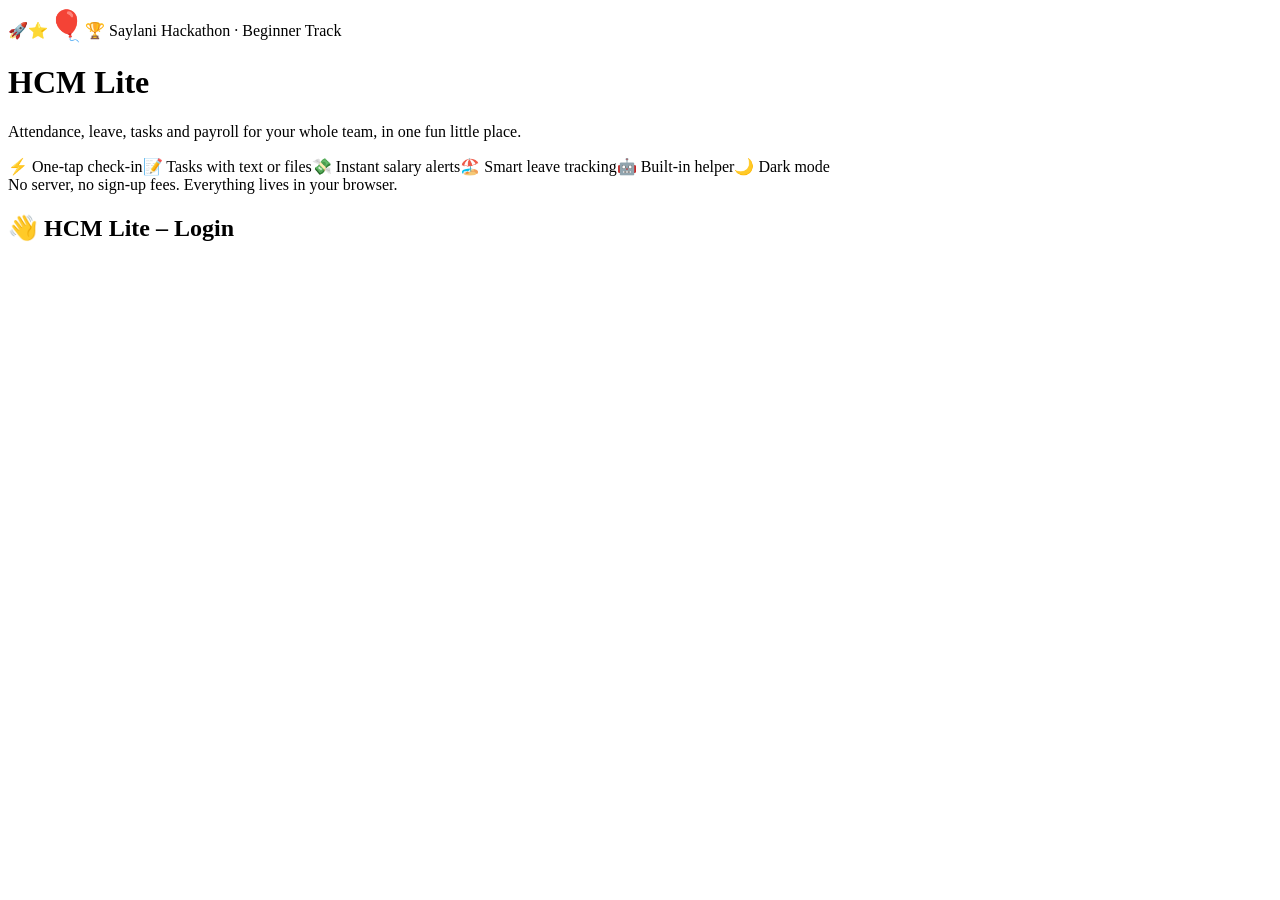
==== index.html @ 06b5e777 "Add files via upload" ====
<!doctype html><html lang=en><head><meta charset=utf-8><script>try{document.documentElement.dataset.mode=localStorage.hcm_mode||''}catch(e){}</script><meta name=viewport content="width=device-width,initial-scale=1"><title>HCM Lite</title><link rel=preconnect href=https://fonts.googleapis.com><link rel=stylesheet href="https://fonts.googleapis.com/css2?family=Plus+Jakarta+Sans:wght@400;500;600;700;800&family=JetBrains+Mono:wght@400;500&family=Fredoka:wght@500;600;700&display=swap"><link rel="icon" href="data:,">
<link rel=stylesheet href="css/variables.css"><link rel=stylesheet href="css/global.css"></head><body><div class=auth><div class=hero><span class=fl style="top:9%;right:12%">🚀</span><span class=fl style="bottom:12%;right:8%;animation-delay:-2s">⭐</span><span class=fl style="top:30%;right:4%;animation-delay:-4s;font-size:30px">🎈</span><span class=badge>🏆 Saylani Hackathon · Beginner Track</span><h1>HCM Lite</h1><p>Attendance, leave, tasks and payroll for your whole team, in one fun little place.</p><div class=feats><span>⚡ One-tap check-in</span><span>📝 Tasks with text or files</span><span>💸 Instant salary alerts</span><span>🏖️ Smart leave tracking</span><span>🤖 Built-in helper</span><span>🌙 Dark mode</span></div><div class=foot>No server, no sign-up fees. Everything lives in your browser.</div></div>
<div class=card><h2 id=t>👋 HCM Lite – Login</h2><p id=msg></p>
<div id=l hidden><select id=co onchange=pickCo() style=width:100%></select><input id=le placeholder=Email style=width:100%><input id=lp type=password placeholder=Password style=width:100% onkeydown="if(event.key=='Enter')doLogin()"><button onclick=doLogin()>Let's go 🚀</button><p><a href=# onclick="showReg();return false">+ Register a new company</a></p></div>
<div id=s hidden><h3>Step 1 of 2 · Register your company</h3><input id=cn placeholder="Company name" style=width:100%><input id=an placeholder="Admin name" style=width:100%><input id=ae type=email placeholder="Admin email" style=width:100%><input id=ap type=password placeholder="Create password (min 6)" style=width:100%><input id=ap2 type=password placeholder="Confirm password" style=width:100%><button onclick=next()>Next: choose theme</button> <a href=# onclick="back();return false">Already registered? Login</a></div>
<div id=th hidden><h3>Step 2 of 2 · Choose your theme</h3><p><b>Colours</b></p><div id=pal></div><p><b>Heading font</b> (used for all headings)</p><div id=fnt></div><br><button onclick=finish()>Finish setup</button></div>
</div></div><script src="js/storage.js"></script><script src="js/theme.js"></script><script src="js/app.js"></script><script src="js/auth.js"></script><script>
const cos=COS();if(cos.length&&!cos.some(c=>c.id==localStorage.hcm_cur))localStorage.hcm_cur=cos[0].id;
if(me())go(me().role);let P;
function fillCo(){$('#co').innerHTML=COS().map(c=>`<option value=${c.id} ${c.id==localStorage.hcm_cur?'selected':''}>${esc(c.name)}</option>`).join('')}
function pickCo(){localStorage.hcm_cur=$('#co').value;const c=DB.get().company;applyTheme(c.theme);$('#t').textContent='👋 '+c.name+' – Login'}
function showReg(){$('#l').hidden=true;$('#s').hidden=false;$('#t').textContent=COS().length?'Register a new company':'Welcome to HCM Lite'}
function back(){if(!COS().length)return alert('No company registered yet. Please register first.');$('#s').hidden=true;$('#l').hidden=false;pickCo()}
if(cos.length){fillCo();$('#l').hidden=false;pickCo()}else showReg();
$('#pal').innerHTML=Object.keys(PALETTES).map((k,i)=>`<label style="display:inline-block;margin:4px 10px 4px 0"><input type=radio name=c value="${k}" ${i?'':'checked'} onchange=prev()> <span style="display:inline-block;width:16px;height:16px;border-radius:4px;vertical-align:middle;background:${PALETTES[k][1]};border:3px solid ${PALETTES[k][2]};box-sizing:border-box"></span> ${k}</label>`).join('');
$('#fnt').innerHTML=FONTS.map((k,i)=>`<label style="display:block;font-family:'${k}';font-size:18px"><input type=radio name=f value="${k}" ${i?'':'checked'} onchange=prev()> ${k} – Employee Management</label>`).join('');
const fl=document.createElement('link');fl.rel='stylesheet';fl.href='https://fonts.googleapis.com/css2?'+FONTS.map(f=>'family='+f.replace(/ /g,'+')).join('&')+'&display=swap';document.head.appendChild(fl);
const pick=()=>({c:document.querySelector('[name=c]:checked').value,f:document.querySelector('[name=f]:checked').value});
function prev(){applyTheme(pick())}
function next(){const f=v=>$('#'+v).value.trim();if(!f('cn')||!f('an')||!/^\S+@\S+\.\S+$/.test(f('ae')))return alert('Enter company, name and a valid email');
if($('#ap').value.length<6)return alert('Password must be at least 6 characters');if($('#ap').value!=$('#ap2').value)return alert('Passwords do not match');
P={cn:f('cn'),an:f('an'),ae:f('ae').toLowerCase(),ap:$('#ap').value};$('#s').hidden=true;$('#th').hidden=false;$('#t').textContent='Choose a theme';prev()}
function finish(){const id='c'+Date.now();localStorage.hcm_cur=id;const d=DB.get();d.company={name:P.cn,start:'09:00',grace:15,half:240,quota:12,theme:pick()};d.users.push({id:Date.now()+'',role:'admin',name:P.an,email:P.ae,pass:P.ap});DB.set(d);localStorage.hcm_cos=JSON.stringify(COS().concat({id,name:P.cn}));fillCo();
$('#th').hidden=true;$('#l').hidden=false;$('#t').textContent=P.cn+' – Login';$('#msg').textContent='Registration complete. Please log in with the email and password you just created.';$('#le').value=P.ae;$('#lp').focus()}
function doLogin(){if(login($('#le').value,$('#lp').value))go(me().role);else alert('Wrong email or password')}
</script></body></html>
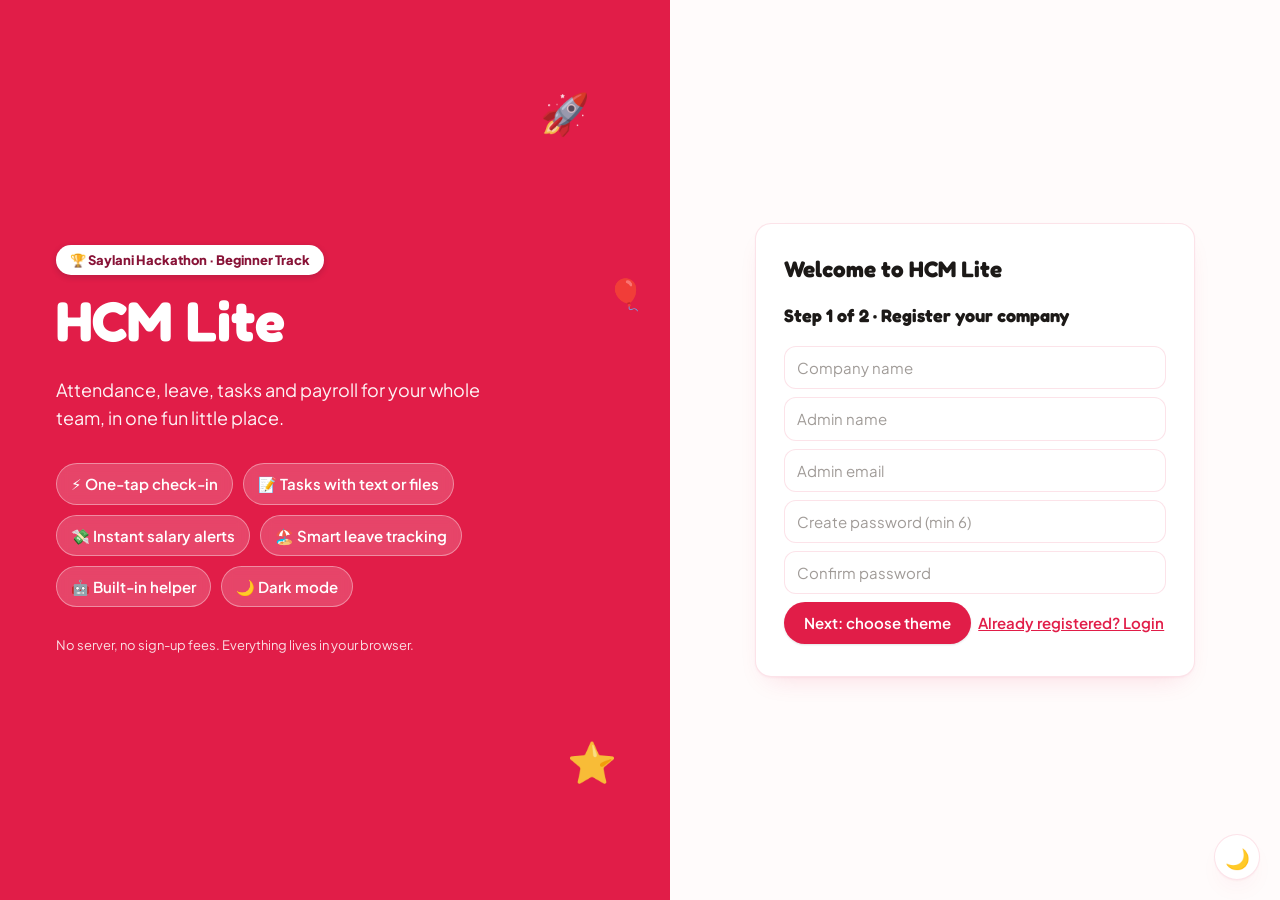
==== commit e61af6d0: "Add files via upload" ====
--- a/index.html
+++ b/index.html
@@ -1,26 +1,326 @@
-<!doctype html><html lang=en><head><meta charset=utf-8><script>try{document.documentElement.dataset.mode=localStorage.hcm_mode||''}catch(e){}</script><meta name=viewport content="width=device-width,initial-scale=1"><title>HCM Lite</title><link rel=preconnect href=https://fonts.googleapis.com><link rel=stylesheet href="https://fonts.googleapis.com/css2?family=Plus+Jakarta+Sans:wght@400;500;600;700;800&family=JetBrains+Mono:wght@400;500&family=Fredoka:wght@500;600;700&display=swap"><link rel="icon" href="data:,">
-<link rel=stylesheet href="css/variables.css"><link rel=stylesheet href="css/global.css"></head><body><div class=auth><div class=hero><span class=fl style="top:9%;right:12%">🚀</span><span class=fl style="bottom:12%;right:8%;animation-delay:-2s">⭐</span><span class=fl style="top:30%;right:4%;animation-delay:-4s;font-size:30px">🎈</span><span class=badge>🏆 Saylani Hackathon · Beginner Track</span><h1>HCM Lite</h1><p>Attendance, leave, tasks and payroll for your whole team, in one fun little place.</p><div class=feats><span>⚡ One-tap check-in</span><span>📝 Tasks with text or files</span><span>💸 Instant salary alerts</span><span>🏖️ Smart leave tracking</span><span>🤖 Built-in helper</span><span>🌙 Dark mode</span></div><div class=foot>No server, no sign-up fees. Everything lives in your browser.</div></div>
-<div class=card><h2 id=t>👋 HCM Lite – Login</h2><p id=msg></p>
-<div id=l hidden><select id=co onchange=pickCo() style=width:100%></select><input id=le placeholder=Email style=width:100%><input id=lp type=password placeholder=Password style=width:100% onkeydown="if(event.key=='Enter')doLogin()"><button onclick=doLogin()>Let's go 🚀</button><p><a href=# onclick="showReg();return false">+ Register a new company</a></p></div>
-<div id=s hidden><h3>Step 1 of 2 · Register your company</h3><input id=cn placeholder="Company name" style=width:100%><input id=an placeholder="Admin name" style=width:100%><input id=ae type=email placeholder="Admin email" style=width:100%><input id=ap type=password placeholder="Create password (min 6)" style=width:100%><input id=ap2 type=password placeholder="Confirm password" style=width:100%><button onclick=next()>Next: choose theme</button> <a href=# onclick="back();return false">Already registered? Login</a></div>
-<div id=th hidden><h3>Step 2 of 2 · Choose your theme</h3><p><b>Colours</b></p><div id=pal></div><p><b>Heading font</b> (used for all headings)</p><div id=fnt></div><br><button onclick=finish()>Finish setup</button></div>
-</div></div><script src="js/storage.js"></script><script src="js/theme.js"></script><script src="js/app.js"></script><script src="js/auth.js"></script><script>
-const cos=COS();if(cos.length&&!cos.some(c=>c.id==localStorage.hcm_cur))localStorage.hcm_cur=cos[0].id;
-if(me())go(me().role);let P;
-function fillCo(){$('#co').innerHTML=COS().map(c=>`<option value=${c.id} ${c.id==localStorage.hcm_cur?'selected':''}>${esc(c.name)}</option>`).join('')}
-function pickCo(){localStorage.hcm_cur=$('#co').value;const c=DB.get().company;applyTheme(c.theme);$('#t').textContent='👋 '+c.name+' – Login'}
-function showReg(){$('#l').hidden=true;$('#s').hidden=false;$('#t').textContent=COS().length?'Register a new company':'Welcome to HCM Lite'}
-function back(){if(!COS().length)return alert('No company registered yet. Please register first.');$('#s').hidden=true;$('#l').hidden=false;pickCo()}
-if(cos.length){fillCo();$('#l').hidden=false;pickCo()}else showReg();
-$('#pal').innerHTML=Object.keys(PALETTES).map((k,i)=>`<label style="display:inline-block;margin:4px 10px 4px 0"><input type=radio name=c value="${k}" ${i?'':'checked'} onchange=prev()> <span style="display:inline-block;width:16px;height:16px;border-radius:4px;vertical-align:middle;background:${PALETTES[k][1]};border:3px solid ${PALETTES[k][2]};box-sizing:border-box"></span> ${k}</label>`).join('');
-$('#fnt').innerHTML=FONTS.map((k,i)=>`<label style="display:block;font-family:'${k}';font-size:18px"><input type=radio name=f value="${k}" ${i?'':'checked'} onchange=prev()> ${k} – Employee Management</label>`).join('');
-const fl=document.createElement('link');fl.rel='stylesheet';fl.href='https://fonts.googleapis.com/css2?'+FONTS.map(f=>'family='+f.replace(/ /g,'+')).join('&')+'&display=swap';document.head.appendChild(fl);
-const pick=()=>({c:document.querySelector('[name=c]:checked').value,f:document.querySelector('[name=f]:checked').value});
-function prev(){applyTheme(pick())}
-function next(){const f=v=>$('#'+v).value.trim();if(!f('cn')||!f('an')||!/^\S+@\S+\.\S+$/.test(f('ae')))return alert('Enter company, name and a valid email');
-if($('#ap').value.length<6)return alert('Password must be at least 6 characters');if($('#ap').value!=$('#ap2').value)return alert('Passwords do not match');
-P={cn:f('cn'),an:f('an'),ae:f('ae').toLowerCase(),ap:$('#ap').value};$('#s').hidden=true;$('#th').hidden=false;$('#t').textContent='Choose a theme';prev()}
-function finish(){const id='c'+Date.now();localStorage.hcm_cur=id;const d=DB.get();d.company={name:P.cn,start:'09:00',grace:15,half:240,quota:12,theme:pick()};d.users.push({id:Date.now()+'',role:'admin',name:P.an,email:P.ae,pass:P.ap});DB.set(d);localStorage.hcm_cos=JSON.stringify(COS().concat({id,name:P.cn}));fillCo();
-$('#th').hidden=true;$('#l').hidden=false;$('#t').textContent=P.cn+' – Login';$('#msg').textContent='Registration complete. Please log in with the email and password you just created.';$('#le').value=P.ae;$('#lp').focus()}
-function doLogin(){if(login($('#le').value,$('#lp').value))go(me().role);else alert('Wrong email or password')}
-</script></body></html>+
+<!DOCTYPE html>
+<html lang="en">
+<head>
+  <meta charset="UTF-8">
+
+  <script>
+    try {
+      document.documentElement.dataset.mode =
+        localStorage.hcm_mode || '';
+    } catch (e) {}
+  </script>
+
+  <meta name="viewport" content="width=device-width, initial-scale=1">
+  <title>HCM Lite</title>
+
+  <link rel="preconnect" href="https://fonts.googleapis.com">
+
+  <link
+    rel="stylesheet"
+    href="https://fonts.googleapis.com/css2?family=Plus+Jakarta+Sans:wght@400;500;600;700;800&family=JetBrains+Mono:wght@400;500&family=Fredoka:wght@500;600;700&display=swap"
+  >
+
+  <link rel="stylesheet" href="variables.css">
+  <link rel="stylesheet" href="global.css">
+</head>
+
+<body>
+  <div class="auth">
+    <div class="hero">
+      <span class="fl" style="top:9%;right:12%">🚀</span>
+      <span class="fl" style="bottom:12%;right:8%;animation-delay:-2s">⭐</span>
+      <span class="fl" style="top:30%;right:4%;animation-delay:-4s;font-size:30px">🎈</span>
+
+      <span class="badge">🏆 Saylani Hackathon · Beginner Track</span>
+
+      <h1>HCM Lite</h1>
+
+      <p>
+        Attendance, leave, tasks and payroll for your whole team,
+        in one fun little place.
+      </p>
+
+      <div class="feats">
+        <span>⚡ One-tap check-in</span>
+        <span>📝 Tasks with text or files</span>
+        <span>💸 Instant salary alerts</span>
+        <span>🏖️ Smart leave tracking</span>
+        <span>🤖 Built-in helper</span>
+        <span>🌙 Dark mode</span>
+      </div>
+
+      <div class="foot">
+        No server, no sign-up fees. Everything lives in your browser.
+      </div>
+    </div>
+
+    <div class="card">
+      <h2 id="t">👋 HCM Lite – Login</h2>
+      <p id="msg"></p>
+
+      <div id="l" hidden>
+        <select id="co" onchange="pickCo()" style="width:100%"></select>
+
+        <input id="le" placeholder="Email" style="width:100%">
+
+        <input
+          id="lp"
+          type="password"
+          placeholder="Password"
+          style="width:100%"
+          onkeydown="if(event.key=='Enter')doLogin()"
+        >
+
+        <button onclick="doLogin()">Let's go 🚀</button>
+
+        <p>
+          <a href="#" onclick="showReg();return false">
+            + Register a new company
+          </a>
+        </p>
+      </div>
+
+      <div id="s" hidden>
+        <h3>Step 1 of 2 · Register your company</h3>
+
+        <input id="cn" placeholder="Company name" style="width:100%">
+        <input id="an" placeholder="Admin name" style="width:100%">
+        <input id="ae" type="email" placeholder="Admin email" style="width:100%">
+
+        <input
+          id="ap"
+          type="password"
+          placeholder="Create password (min 6)"
+          style="width:100%"
+        >
+
+        <input
+          id="ap2"
+          type="password"
+          placeholder="Confirm password"
+          style="width:100%"
+        >
+
+        <button onclick="next()">Next: choose theme</button>
+
+        <a href="#" onclick="back();return false">
+          Already registered? Login
+        </a>
+      </div>
+
+      <div id="th" hidden>
+        <h3>Step 2 of 2 · Choose your theme</h3>
+
+        <p><b>Colours</b></p>
+        <div id="pal"></div>
+
+        <p><b>Heading font</b> (used for all headings)</p>
+        <div id="fnt"></div>
+
+        <br>
+        <button onclick="finish()">Finish setup</button>
+      </div>
+    </div>
+  </div>
+
+  <script src="storage.js"></script>
+  <script src="theme.js"></script>
+  <script src="app.js"></script>
+  <script src="auth.js"></script>
+
+  <script>
+    const cos = COS();
+
+    if (cos.length && !cos.some(c => c.id == localStorage.hcm_cur)) {
+      localStorage.hcm_cur = cos[0].id;
+    }
+
+    if (me()) go(me().role);
+
+    let P;
+
+    function fillCo() {
+      $('#co').innerHTML = COS().map(c =>
+        `<option value="${c.id}" ${
+          c.id == localStorage.hcm_cur ? 'selected' : ''
+        }>${esc(c.name)}</option>`
+      ).join('');
+    }
+
+    function pickCo() {
+      localStorage.hcm_cur = $('#co').value;
+
+      const c = DB.get().company;
+      applyTheme(c.theme);
+
+      $('#t').textContent = '👋 ' + c.name + ' – Login';
+    }
+
+    function showReg() {
+      $('#l').hidden = true;
+      $('#s').hidden = false;
+
+      $('#t').textContent = COS().length
+        ? 'Register a new company'
+        : 'Welcome to HCM Lite';
+    }
+
+    function back() {
+      if (!COS().length) {
+        return alert('No company registered yet. Please register first.');
+      }
+
+      $('#s').hidden = true;
+      $('#l').hidden = false;
+      pickCo();
+    }
+
+    if (cos.length) {
+      fillCo();
+      $('#l').hidden = false;
+      pickCo();
+    } else {
+      showReg();
+    }
+
+    $('#pal').innerHTML = Object.keys(PALETTES).map((k, i) =>
+      `<label style="display:inline-block;margin:4px 10px 4px 0">
+        <input
+          type="radio"
+          name="c"
+          value="${k}"
+          ${i ? '' : 'checked'}
+          onchange="prev()"
+        >
+        <span style="
+          display:inline-block;
+          width:16px;
+          height:16px;
+          border-radius:4px;
+          vertical-align:middle;
+          background:${PALETTES[k][1]};
+          border:3px solid ${PALETTES[k][2]};
+          box-sizing:border-box
+        "></span>
+        ${k}
+      </label>`
+    ).join('');
+
+    $('#fnt').innerHTML = FONTS.map((k, i) =>
+      `<label style="display:block;font-family:'${k}';font-size:18px">
+        <input
+          type="radio"
+          name="f"
+          value="${k}"
+          ${i ? '' : 'checked'}
+          onchange="prev()"
+        >
+        ${k} – Employee Management
+      </label>`
+    ).join('');
+
+    const fl = document.createElement('link');
+    fl.rel = 'stylesheet';
+    fl.href = 'https://fonts.googleapis.com/css2?' +
+      FONTS.map(f => 'family=' + f.replace(/ /g, '+')).join('&') +
+      '&display=swap';
+
+    document.head.appendChild(fl);
+
+    const pick = () => ({
+      c: document.querySelector('[name=c]:checked').value,
+      f: document.querySelector('[name=f]:checked').value
+    });
+
+    function prev() {
+      applyTheme(pick());
+    }
+
+    function next() {
+      const f = v => $('#' + v).value.trim();
+
+      if (
+        !f('cn') ||
+        !f('an') ||
+        !/^\S+@\S+\.\S+$/.test(f('ae'))
+      ) {
+        return alert('Enter company, name and a valid email');
+      }
+
+      if ($('#ap').value.length < 6) {
+        return alert('Password must be at least 6 characters');
+      }
+
+      if ($('#ap').value != $('#ap2').value) {
+        return alert('Passwords do not match');
+      }
+
+      P = {
+        cn: f('cn'),
+        an: f('an'),
+        ae: f('ae').toLowerCase(),
+        ap: $('#ap').value
+      };
+
+      $('#s').hidden = true;
+      $('#th').hidden = false;
+      $('#t').textContent = 'Choose a theme';
+
+      prev();
+    }
+
+    function finish() {
+      const id = 'c' + Date.now();
+
+      localStorage.hcm_cur = id;
+
+      const d = DB.get();
+
+      d.company = {
+        name: P.cn,
+        start: '09:00',
+        grace: 15,
+        half: 240,
+        quota: 12,
+        theme: pick()
+      };
+
+      d.users.push({
+        id: Date.now() + '',
+        role: 'admin',
+        name: P.an,
+        email: P.ae,
+        pass: P.ap
+      });
+
+      DB.set(d);
+
+      localStorage.hcm_cos = JSON.stringify(
+        COS().concat({ id, name: P.cn })
+      );
+
+      fillCo();
+
+      $('#th').hidden = true;
+      $('#l').hidden = false;
+
+      $('#t').textContent = P.cn + ' – Login';
+
+      $('#msg').textContent =
+        'Registration complete. Please log in with the email and password you just created.';
+
+      $('#le').value = P.ae;
+      $('#lp').focus();
+    }
+
+    function doLogin() {
+      if (login($('#le').value, $('#lp').value)) {
+        go(me().role);
+      } else {
+        alert('Wrong email or password');
+      }
+    }
+  </script>
+</body>
+</html>
--- a/variables.css
+++ b/variables.css
@@ -0,0 +1,17 @@
+/* variables.css – design tokens (dark crimson + fiery orange theme). theme.js overrides --a, --p, --b and --hf per company. */
+:root{
+  --bg:#fffbfb; --card:#ffffff; --glass:#ffffff; --bd:rgba(225,29,72,.12); --soft:color-mix(in srgb,var(--a) 8%,transparent);
+  --tx:#1c1917; --mu:#78716c; --navbg:rgba(255,255,255,.92); --inp:#ffffff;
+  --a:#e11d48; --p:#881337; --b:#f97316;            /* crimson + fiery orange */
+  --ok:#059669; --wn:#d97706; --bad:#e11d48;
+  --hf:'Fredoka','Plus Jakarta Sans',system-ui,sans-serif;  /* heading font */
+  --ui:'Plus Jakarta Sans',system-ui,sans-serif;            /* UI font */
+  --mono:'JetBrains Mono',ui-monospace,Menlo,monospace;    /* ids, times, numbers */
+  --r:16px; --shadow:0 1px 2px rgba(225,29,72,.05),0 12px 28px -14px rgba(225,29,72,.18);
+  color-scheme:light;
+}
+:root[data-mode=dark]{
+  --bg:#120709; --card:#1c0f13; --glass:#1c0f13; --bd:rgba(255,255,255,.10);
+  --tx:#ffe4e6; --mu:#fda4af; --navbg:rgba(18,7,9,.92); --inp:#16090c;
+  --shadow:0 14px 34px -14px rgba(0,0,0,.7); color-scheme:dark;
+}
--- a/global.css
+++ b/global.css
@@ -0,0 +1,125 @@
+/* global.css – playful UI: layout, cards, buttons, forms, tables, nav, toasts, login, helper chat, charts, responsive, print */
+*{box-sizing:border-box}
+html{scroll-behavior:smooth;-webkit-text-size-adjust:100%}
+img,canvas,svg{max-width:100%}
+body{margin:0;font:15px/1.55 var(--ui);color:var(--tx);min-height:100vh;background:var(--bg);overflow-x:hidden}
+h1,h2,h3,h4,h5,h6,nav b,.n{font-family:var(--hf)}
+a{color:var(--a);font-weight:600}
+.mono,.n,.ph span,#out td:last-child,#out th:last-child,input[type=date],input[type=time],input[type=month],input[type=number]{font-family:var(--mono)}
+td.mono{font-size:13px}
+/* navigation (floating pill) */
+#nav{position:sticky;top:8px;z-index:10;padding:0 10px}
+nav{display:flex;align-items:center;gap:6px;max-width:1120px;margin:8px auto 0;padding:8px 14px;background:var(--navbg);backdrop-filter:blur(14px);border:1.5px solid var(--bd);border-radius:999px;box-shadow:var(--shadow)}
+nav b{margin-right:12px;font-size:19px;white-space:nowrap}
+nav b:before{content:"";display:inline-block;width:12px;height:12px;border-radius:50%;background:var(--a);margin-right:8px;box-shadow:0 0 0 3px color-mix(in srgb,var(--a) 22%,transparent)}
+nav b{overflow:hidden;text-overflow:ellipsis;max-width:40vw}
+.links{display:flex;gap:4px;flex:1;min-width:0;overflow-x:auto;scrollbar-width:none;padding:2px}.links::-webkit-scrollbar{display:none}
+nav a{padding:6px 12px;border-radius:999px;color:var(--mu);text-decoration:none;font-weight:600;white-space:nowrap;transition:background .15s,color .15s}
+nav a:hover{color:var(--tx);background:var(--soft)}
+nav a.on{color:#fff;background:var(--a)}
+.who{margin-left:auto;display:flex;align-items:center;gap:8px;color:var(--mu);font-size:14px;padding-right:6px;white-space:nowrap;font-weight:600}
+.av{display:inline-grid;place-items:center;width:30px;height:30px;border-radius:50%;color:#fff;font:700 12px var(--ui);flex:none;vertical-align:middle;margin-right:8px;text-transform:uppercase}
+.who .av{margin:0}
+main{max-width:1080px;margin:0 auto;padding:22px max(16px,env(safe-area-inset-right)) 80px max(16px,env(safe-area-inset-left))}
+.ph{display:flex;justify-content:space-between;align-items:baseline;flex-wrap:wrap;margin-bottom:18px}
+.ph h1{margin:0;font-size:30px}.ph span{color:var(--mu);font-size:13px}
+/* cards */
+.card{background:var(--card);border:1.5px solid var(--bd);border-radius:var(--r);padding:20px;margin:0 0 16px;box-shadow:var(--shadow);animation:pop .45s both}
+.card h3{margin:0 0 12px;font-size:18px}
+.grid{display:grid;grid-template-columns:repeat(4,1fr);gap:14px;margin-bottom:16px}
+.grid .card{margin:0;position:relative;overflow:hidden;transition:transform .2s}
+.grid .card:hover{transform:translateY(-3px)}
+.grid .card:before{content:"";position:absolute;inset:0 0 auto 0;height:5px;background:var(--k,var(--a))}
+.grid .card:nth-child(4n+1){--k:var(--a)}.grid .card:nth-child(4n+2){--k:var(--b)}.grid .card:nth-child(4n+3){--k:#0ea5e9}.grid .card:nth-child(4n+4){--k:var(--ok)}
+.grid .card:nth-child(2){animation-delay:.05s}.grid .card:nth-child(3){animation-delay:.1s}.grid .card:nth-child(4){animation-delay:.15s}.grid .card:nth-child(5){animation-delay:.2s}
+.ic{display:grid;place-items:center;width:42px;height:42px;border-radius:14px;background:color-mix(in srgb,var(--k,var(--a)) 18%,transparent);font-size:22px;margin-bottom:8px}
+.n{font-size:32px;font-weight:700;line-height:1.2}
+.banner{display:flex;justify-content:space-between;align-items:center;gap:16px;flex-wrap:wrap;padding:22px 26px;margin-bottom:16px;border-radius:var(--r);color:#fff;background:var(--a);box-shadow:var(--shadow);position:relative;overflow:hidden}
+.banner:after{content:"🎉";position:absolute;right:-6px;bottom:-26px;font-size:120px;opacity:.16;transform:rotate(-12deg);pointer-events:none}
+.banner h2{margin:0;font-size:26px}.banner p{margin:4px 0 8px;opacity:.93}
+.banner button{background:rgba(255,255,255,.2);box-shadow:none;border:1.5px solid rgba(255,255,255,.45)}
+.clock{font:700 32px var(--mono);position:relative;z-index:1}
+.bar{height:10px;border-radius:99px;background:var(--soft);overflow:hidden;margin-top:10px}
+.bar i{display:block;height:100%;width:0;border-radius:99px;background:var(--a);transition:width .9s cubic-bezier(.2,.8,.2,1)}
+.split{display:flex;gap:24px;align-items:center;flex-wrap:wrap}
+.donut{width:150px;height:150px;border-radius:50%;position:relative;flex:none}
+.donut:after{content:"";position:absolute;inset:23%;border-radius:50%;background:var(--card)}
+.donut b{position:absolute;inset:0;display:grid;place-items:center;z-index:1;font:700 28px var(--hf)}
+.leg{list-style:none;padding:0;margin:0}.leg li{display:flex;align-items:center;gap:8px;margin:5px 0;font-weight:500}.leg i{width:12px;height:12px;border-radius:4px;flex:none}
+.two{display:grid;grid-template-columns:1fr 1fr;gap:16px}.two .card{margin:0 0 16px}
+.lb{display:flex;align-items:center;gap:10px;margin:10px 0}.lb .bar{flex:1;margin:0}.lb span.m{width:26px;font-size:20px;text-align:center}.lb small{color:var(--mu);font-family:var(--mono);min-width:34px;text-align:right}
+.empty{color:var(--mu);text-align:center;padding:18px 0}
+/* forms */
+input,select,textarea,button{font:inherit;border-radius:12px}
+input,select,textarea{padding:9px 12px;margin:4px 6px 4px 0;border:1.5px solid var(--bd);background:var(--inp);color:var(--tx);max-width:100%;min-width:190px}
+input::placeholder,textarea::placeholder{color:var(--mu);opacity:.7}
+input[type=radio],input[type=checkbox]{min-width:0;margin:0 4px 0 0;accent-color:var(--a)}
+textarea{display:block;margin-bottom:8px}
+input:focus,select:focus,textarea:focus{outline:none;border-color:var(--a);box-shadow:0 0 0 4px color-mix(in srgb,var(--a) 22%,transparent)}
+button{padding:9px 20px;margin:4px 4px 4px 0;border:0;border-radius:999px;background:var(--a);color:#fff;font-weight:600;cursor:pointer;box-shadow:0 1px 2px rgba(15,23,42,.12);transition:transform .08s,box-shadow .15s,filter .15s}
+button:hover{filter:brightness(1.07);box-shadow:0 6px 14px -6px color-mix(in srgb,var(--a) 60%,transparent)}
+button:active{transform:translateY(1px);box-shadow:none}
+button.g{background:var(--ok)}
+button.r{background:var(--bad)}
+button.chip{background:var(--soft);color:var(--a);box-shadow:none;border:1.5px solid var(--bd);padding:4px 12px;font-size:13px;margin:2px 4px 6px 0}
+button.chip:hover{transform:none;background:color-mix(in srgb,var(--a) 14%,transparent);box-shadow:none}
+.fab{position:fixed;right:16px;bottom:16px;z-index:50;width:46px;height:46px;padding:0;border-radius:50%;font-size:20px;background:var(--card);border:1.5px solid var(--bd);box-shadow:var(--shadow)}
+/* tables */
+.t{overflow-x:auto}table{width:100%;border-collapse:collapse}
+th{font-size:11px;text-transform:uppercase;letter-spacing:.07em;color:var(--mu);font-weight:700}
+th,td{text-align:left;padding:11px 10px;border-bottom:1.5px dashed var(--bd);vertical-align:middle}
+tbody tr{transition:background .15s}tbody tr:hover{background:var(--soft)}td small{color:var(--mu)}table input{min-width:140px}
+/* status chips */
+.tag{display:inline-block;padding:2px 11px;border-radius:999px;font-size:12px;font-weight:700;background:var(--soft);color:var(--mu);text-transform:capitalize;white-space:nowrap}
+.tag.ok{background:color-mix(in srgb,var(--ok) 14%,transparent);color:#047857}.tag.wn{background:color-mix(in srgb,var(--wn) 18%,transparent);color:#a16207}.tag.bad{background:color-mix(in srgb,var(--bad) 15%,transparent);color:#be123c}
+:root[data-mode=dark] .tag.ok{color:#34d399}:root[data-mode=dark] .tag.wn{color:#fbbf24}:root[data-mode=dark] .tag.bad{color:#fb7185}
+/* helper chat */
+#chat{height:200px;overflow:auto;background:var(--soft);padding:10px 12px;border-radius:14px;margin-bottom:8px;border:1.5px solid var(--bd)}
+#chat p{margin:6px 0;padding:7px 12px;border-radius:14px;max-width:85%;width:fit-content;animation:pop .25s both}
+#chat .me{margin-left:auto;color:#fff;background:var(--a);border-bottom-right-radius:4px}
+#chat .bot{background:var(--card);border:1.5px solid var(--bd);border-bottom-left-radius:4px}
+#st{font-size:16px;margin-bottom:10px}
+/* toasts + confetti */
+#toasts{position:fixed;left:50%;bottom:22px;transform:translateX(-50%);display:flex;flex-direction:column;gap:8px;z-index:99;width:min(92vw,440px)}
+.toast{background:var(--card);border:1.5px solid var(--bd);border-left:6px solid var(--b);color:var(--tx);padding:12px 16px;border-radius:16px;white-space:pre-line;box-shadow:var(--shadow);cursor:pointer;animation:pop .3s both}
+#cf{position:fixed;inset:0;pointer-events:none;z-index:200}
+@keyframes pop{from{opacity:0;transform:translateY(12px) scale(.97)}}
+@keyframes float{0%,100%{transform:translateY(0) rotate(0)}50%{transform:translateY(-18px) rotate(8deg)}}
+@keyframes pulse{50%{box-shadow:0 0 0 7px transparent}}
+/* login / register */
+.auth{min-height:100vh;display:grid;grid-template-columns:1.1fr 1fr}
+.hero{position:relative;overflow:hidden;color:#fff;padding:56px;display:flex;flex-direction:column;justify-content:center;background:var(--a)}
+.hero>*{position:relative;z-index:1}
+.hero h1{font-size:clamp(36px,6vw,56px);margin:0 0 8px;line-height:1.05}.hero p{font-size:18px;opacity:.95;max-width:430px}
+.hero .badge{display:inline-block;width:fit-content;background:#fff;color:var(--p);padding:5px 14px;border-radius:999px;font-weight:800;font-size:13px;margin-bottom:16px;box-shadow:0 2px 6px rgba(15,23,42,.18)}
+.feats{display:flex;flex-wrap:wrap;gap:10px;margin-top:14px;max-width:470px}
+.feats span{background:rgba(255,255,255,.18);border:1.5px solid rgba(255,255,255,.38);padding:8px 14px;border-radius:999px;font-weight:600;backdrop-filter:blur(6px)}
+.fl{position:absolute!important;z-index:0!important;font-size:40px;opacity:.85;animation:float 6s ease-in-out infinite;pointer-events:none}
+.hero .foot{margin-top:28px;font-size:13px;opacity:.85}
+.auth>.card{align-self:center;justify-self:center;width:min(440px,92%);margin:24px 0;padding:28px}
+.auth h2{margin:0 0 12px}.auth input,.auth select{width:100%;margin-right:0}
+#out table td:last-child,#out table th:last-child{text-align:right}
+@media(max-width:1000px){.two{grid-template-columns:1fr}}
+@media(max-width:900px){.grid{grid-template-columns:repeat(2,1fr)}.hero{padding:40px 32px}}
+@media(max-width:900px){nav{flex-wrap:wrap;row-gap:6px;border-radius:26px}.links{order:5;flex-basis:100%}.who{margin-left:auto}}
+@media(max-width:760px){input,select,textarea{font-size:16px}.auth{grid-template-columns:1fr}.hero{padding:34px 22px}.hero h1{font-size:40px}.hero .foot{margin-top:16px}.fl{display:none}
+ main{padding:14px 10px 80px}.card{padding:16px}.ph h1{font-size:25px}
+ .grid{grid-template-columns:repeat(2,1fr);gap:10px}.grid .card{padding:14px}.n{font-size:26px}.ic{width:36px;height:36px;font-size:19px;margin-bottom:6px}
+ .banner{padding:18px}.banner h2{font-size:22px}.clock{font-size:24px}.banner button{padding:7px 14px;font-size:13px}
+ .split{justify-content:center}.fab{width:40px;height:40px;right:10px;bottom:10px;font-size:17px}}
+@media(max-width:600px){
+ .card input:not([type=radio]):not([type=checkbox]),.card select,.card textarea{width:100%;min-width:0;margin-right:0}
+ button{padding:11px 20px}.chip,button.chip{padding:6px 12px}
+ .t table,.t tbody,.t tr,.t td{display:block;width:100%}.t thead{display:none}
+ .t tr{border:1.5px solid var(--bd);border-radius:14px;padding:4px 12px;margin:0 0 10px;background:var(--soft)}
+ .t td{display:flex;justify-content:space-between;align-items:center;flex-wrap:wrap;gap:4px 12px;border:0;border-bottom:1.5px dashed var(--bd);padding:8px 0;text-align:right;overflow-wrap:anywhere}
+ .t td:last-child{border-bottom:0}.t td:empty{display:none}
+ .t td[data-label]:before{content:attr(data-label);font-size:11px;text-transform:uppercase;letter-spacing:.06em;color:var(--mu);font-weight:700;text-align:left;flex:none}
+ .t td.empty{justify-content:center;text-align:center}.t td .av{margin-right:6px}
+ .t td:first-child{font-weight:700}
+ #out table td:last-child,#out table th:last-child{text-align:right}
+ #chat{height:240px}.lb span.m{width:22px}}
+@media(max-width:480px){.nm{display:none}nav b{max-width:46vw;font-size:17px}nav{padding:7px 10px}}
+@media(max-width:340px){.grid{grid-template-columns:1fr}}
+@media(prefers-reduced-motion:reduce){*{animation:none!important;transition:none!important}}
+@media print{#nav,.np,.ph,#toasts,.fab,.banner{display:none}body{background:#fff;color:#000}.card{background:#fff;border:0;box-shadow:none;color:#000;animation:none}td,th{color:#000;border-color:#ccc}}
